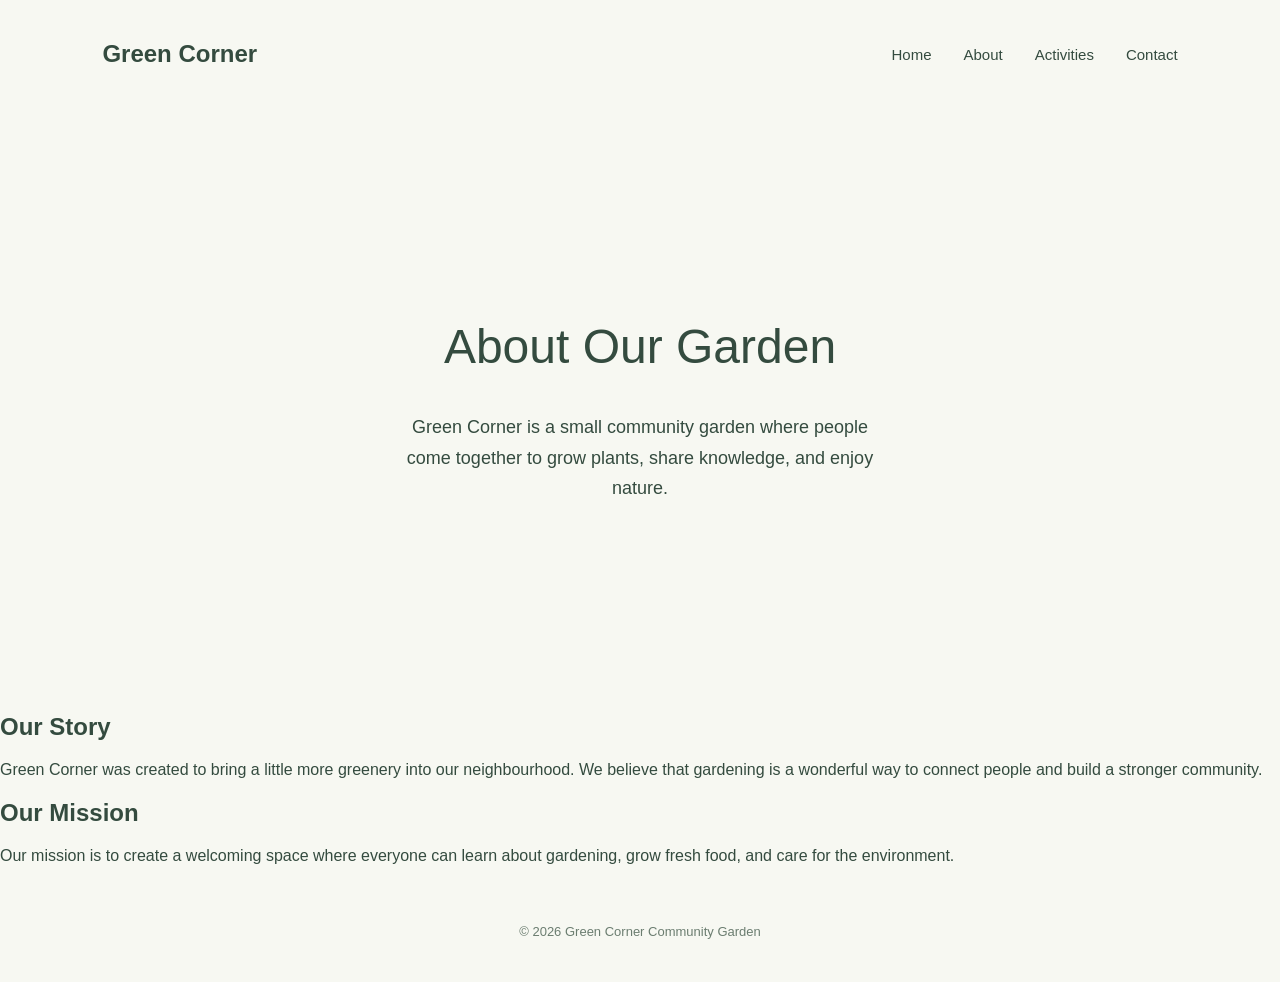
==== about.html @ fc40d701 "Create  about.html" ====
<!DOCTYPE html>
<html lang="en">

<head>
  <meta charset="UTF-8">
  <meta name="viewport" content="width=device-width, initial-scale=1.0">
  <title>About | Green Corner</title>
  <link rel="stylesheet" href="css/style.css">
</head>

<body>

  <header>
    <h1>Green Corner</h1>

    <nav aria-label="Main navigation">
      <a href="index.html">Home</a>
      <a href="about.html" aria-current="page">About</a>
      <a href="activities.html">Activities</a>
      <a href="contact.html">Contact</a>
    </nav>
  </header>

  <main>

    <section class="hero">
      <h2>About Our Garden</h2>

      <p>
        Green Corner is a small community garden
        where people come together to grow plants,
        share knowledge, and enjoy nature.
      </p>
    </section>

    <section class="about-content">

      <h2>Our Story</h2>

      <p>
        Green Corner was created to bring a little
        more greenery into our neighbourhood.
        We believe that gardening is a wonderful
        way to connect people and build a stronger
        community.
      </p>

      <h2>Our Mission</h2>

      <p>
        Our mission is to create a welcoming space
        where everyone can learn about gardening,
        grow fresh food, and care for the environment.
      </p>

    </section>

  </main>

  <footer>
    <p>&copy; 2026 Green Corner Community Garden</p>
  </footer>

  <script src="js/script.js"></script>

</body>
</html>
---- css/style.css ----
/* General styles */

* {
  box-sizing: border-box;
}

body {
  margin: 0;
  font-family: Arial, sans-serif;
  background-color: #F7F8F2;
  color: #344B3F;
}

/* Header */

header {
  display: flex;
  justify-content: space-between;
  align-items: center;
  padding: 24px 8%;
}

header h1 {
  font-size: 24px;
  font-weight: 600;
}

/* Navigation */

nav {
  display: flex;
  gap: 32px;
}

nav a {
  text-decoration: none;
  color: #344B3F;
  font-size: 15px;
}

nav a:hover {
  color: #7A9B76;
}

/* Hero section */

.hero {
  min-height: 65vh;
  display: flex;
  flex-direction: column;
  justify-content: center;
  align-items: center;
  text-align: center;
  padding: 60px 20px;
}

.hero h2 {
  font-size: 48px;
  font-weight: 400;
  max-width: 650px;
  margin-bottom: 20px;
}

.hero p {
  font-size: 18px;
  line-height: 1.7;
  max-width: 500px;
}

/* Hero button */

.hero a {
  display: inline-block;
  margin-top: 24px;
  padding: 14px 28px;
  background-color: #527A58;
  color: white;
  text-decoration: none;
  border-radius: 4px;
}

.hero a:hover {
  background-color: #3E6044;
}

/* Footer */

footer {
  text-align: center;
  padding: 30px;
  font-size: 13px;
  color: #6B7D70;
}

/* Mobile layout */

@media (max-width: 600px) {

  header {
    flex-direction: column;
    gap: 20px;
  }

  nav {
    flex-wrap: wrap;
    justify-content: center;
    gap: 16px;
  }

  .hero h2 {
    font-size: 34px;
  }

  .hero p {
    font-size: 16px;
  }

}
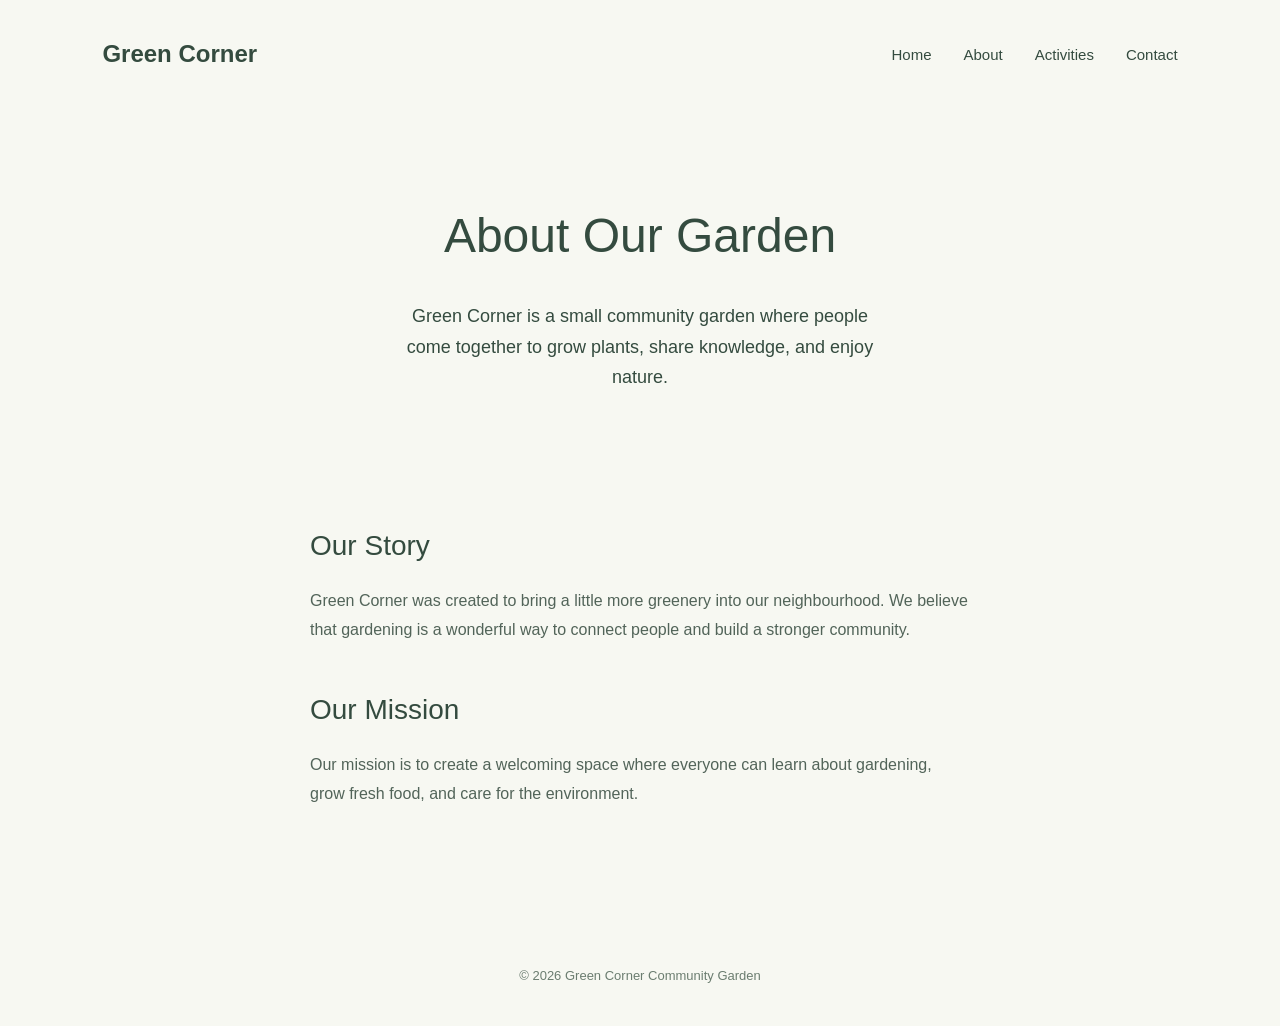
==== commit b7b04764: "Update about.html" ====
--- a/about.html
+++ b/about.html
@@ -23,7 +23,7 @@
 
   <main>
 
-    <section class="hero">
+    <section class="hero page-hero">
       <h2>About Our Garden</h2>
 
       <p>
--- a/css/style.css
+++ b/css/style.css
@@ -116,3 +116,34 @@
   }
 
 }
+
+
+/* About page */
+
+.about-content {
+  max-width: 700px;
+  margin: 0 auto;
+  padding: 40px 20px 100px;
+  line-height: 1.8;
+}
+
+.about-content h2 {
+  font-size: 28px;
+  font-weight: 500;
+  margin-top: 40px;
+  margin-bottom: 16px;
+}
+
+.about-content p {
+  font-size: 16px;
+  color: #526459;
+}
+
+
+/* Inner page hero */
+
+.page-hero {
+  min-height: 35vh;
+  padding: 60px 20px 30px;
+}
+
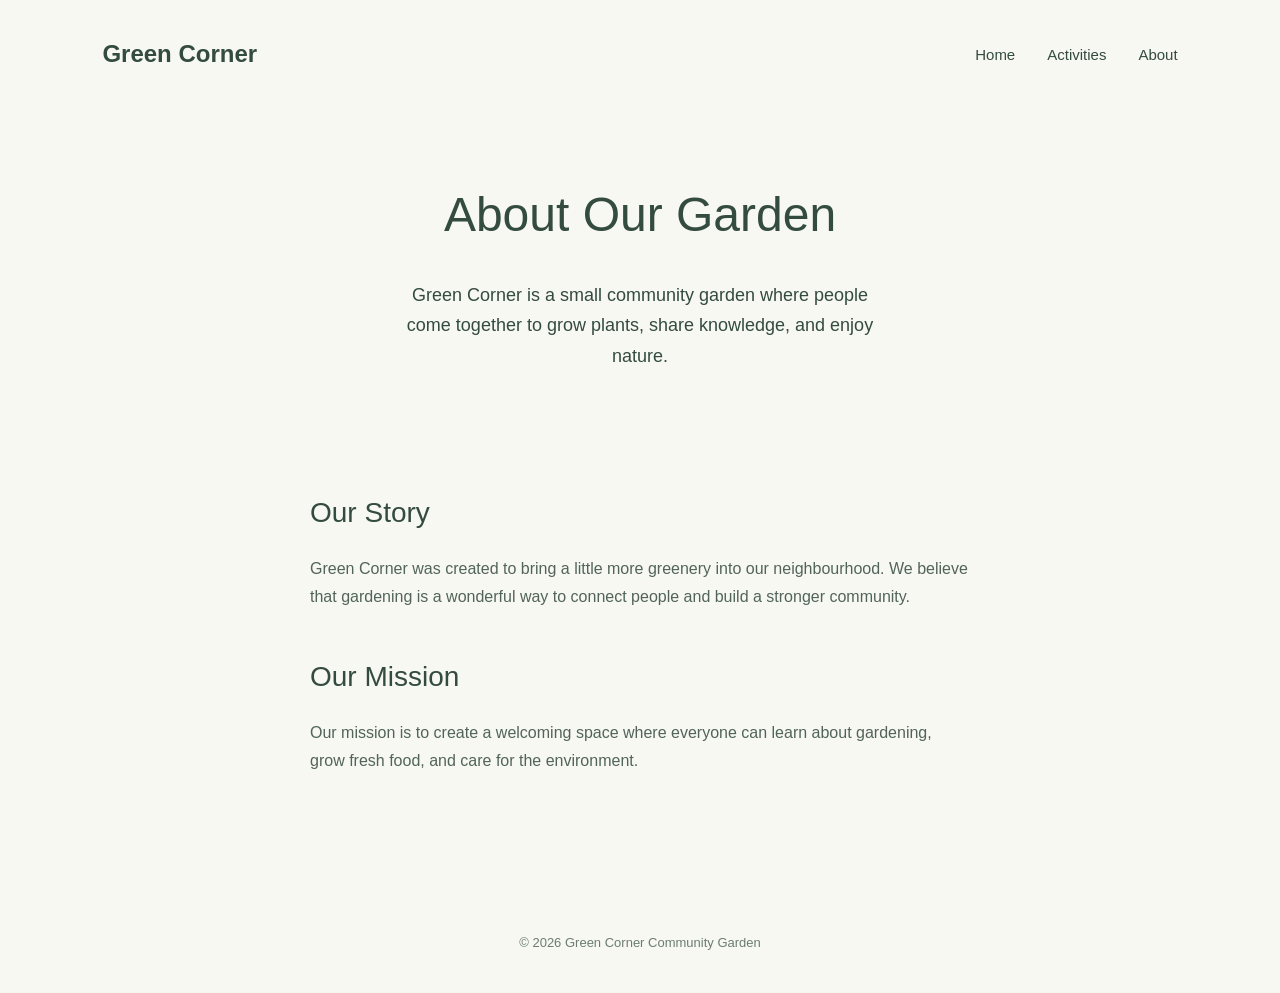
==== commit 0812aae5: "Update about.html" ====
--- a/about.html
+++ b/about.html
@@ -13,12 +13,13 @@
   <header>
     <h1>Green Corner</h1>
 
-    <nav aria-label="Main navigation">
-      <a href="index.html">Home</a>
-      <a href="about.html" aria-current="page">About</a>
-      <a href="activities.html">Activities</a>
-      <a href="contact.html">Contact</a>
-    </nav>
+    
+<nav aria-label="Main navigation">
+  <a href="index.html">Home</a>
+  <a href="activities.html">Activities</a>
+  <a href="about.html" aria-current="page">About</a>
+</nav>
+
   </header>
 
   <main>
--- a/css/style.css
+++ b/css/style.css
@@ -67,21 +67,6 @@
   max-width: 500px;
 }
 
-/* Hero button */
-
-.hero a {
-  display: inline-block;
-  margin-top: 24px;
-  padding: 14px 28px;
-  background-color: #527A58;
-  color: white;
-  text-decoration: none;
-  border-radius: 4px;
-}
-
-.hero a:hover {
-  background-color: #3E6044;
-}
 
 /* Footer */
 
@@ -95,6 +80,7 @@
 /* Mobile layout */
 
 @media (max-width: 600px) {
+  
 
   header {
     flex-direction: column;
@@ -142,8 +128,379 @@
 
 /* Inner page hero */
 
-.page-hero {
-  min-height: 35vh;
-  padding: 60px 20px 30px;
-}
-
+.hero.page-hero {
+  min-height: 0;
+  height: 300px;
+  padding: 40px 20px 20px;
+}
+
+
+/* Activities page */
+
+
+/* Activities page */
+
+.activities-content {
+  width: 85%;
+  max-width: 1100px;
+  margin: 0 auto;
+  padding: 60px 0 110px;
+}
+
+.activities-content h2 {
+  font-size: 36px;
+  font-weight: 400;
+  margin: 0 0 40px;
+}
+
+.activities-list {
+  display: flex;
+  flex-direction: column;
+  gap: 16px;
+}
+
+.activity-item {
+  border: 1px solid #A9BBA5;
+  border-radius: 8px;
+  overflow: hidden;
+  background-color: transparent;
+}
+
+.activity-item[open] {
+  background-color: #E8EEE5;
+}
+
+.activity-item summary {
+  display: flex;
+  justify-content: space-between;
+  align-items: center;
+  gap: 20px;
+  padding: 28px 30px;
+  cursor: pointer;
+  list-style: none;
+}
+
+.activity-item summary::-webkit-details-marker {
+  display: none;
+}
+
+.activity-item:not([open]):hover {
+  background-color: #F0F3EB;
+}
+
+.activity-title {
+  font-size: 20px;
+}
+
+.activity-icon::before {
+  content: "+";
+  font-size: 24px;
+  font-weight: 300;
+}
+
+.activity-item[open] .activity-icon::before {
+  content: "−";
+}
+
+.activity-description {
+  padding: 0 30px 30px;
+}
+
+.activity-description p {
+  max-width: 650px;
+  margin: 0;
+  font-size: 16px;
+  line-height: 1.8;
+  color: #526459;
+}
+
+/* Activities mobile */
+
+@media (max-width: 600px) {
+  .activities-content {
+    padding: 40px 0 80px;
+  }
+
+  .activities-content h2 {
+    font-size: 30px;
+  }
+
+  .activity-item summary {
+    padding: 22px;
+  }
+
+  .activity-title {
+    font-size: 18px;
+  }
+
+  .activity-description {
+    padding: 0 22px 24px;
+  }
+}
+
+
+/* Contact page */
+
+.contact-content {
+  max-width: 900px;
+  margin: 0 auto;
+  padding: 40px 20px 100px;
+
+  display: grid;
+  grid-template-columns: repeat(2, 1fr);
+  gap: 30px;
+}
+
+.contact-card {
+  background-color: #E8EEE5;
+  padding: 35px;
+  border-radius: 6px;
+}
+
+.contact-card h3 {
+  font-size: 24px;
+  font-weight: 500;
+  margin-top: 0;
+  margin-bottom: 30px;
+}
+
+.contact-card h4 {
+  font-size: 16px;
+  margin-bottom: 10px;
+}
+
+.contact-card p {
+  font-size: 16px;
+  line-height: 1.7;
+  color: #526459;
+  margin-top: 0;
+  margin-bottom: 25px;
+}
+
+.contact-card a {
+  color: #527A58;
+}
+
+/* Contact mobile layout */
+
+@media (max-width: 600px) {
+  .contact-content {
+    grid-template-columns: 1fr;
+  }
+}
+
+
+
+/* Homepage Hero */
+
+.home-hero {
+  position: relative;
+  height: 600px;
+  overflow: hidden;
+
+  display: flex;
+  justify-content: center;
+  align-items: center;
+}
+
+/* Repeating vegetable illustration */
+
+.home-hero-illustration {
+  position: absolute;
+  inset: 0;
+
+  background-image: url("../photos/vegetables.png");
+  background-repeat: repeat-x;
+  background-size: auto 625px;
+  background-position: center center;
+
+  
+  pointer-events: none;
+}
+
+/* Hero title */
+
+.home-hero-title {
+  position: relative;
+  z-index: 1;
+
+  margin: 0;
+  padding: 0 20px;
+
+  transform: translateY(5px);
+
+  color: #344B3F;
+  background-color: transparent;
+
+  font-family: "Shadows Into Light", cursive;
+  font-size: clamp(42px, 5vw, 76px);
+  font-weight: 400;
+  line-height: 1.1;
+  text-align: center;
+  white-space: nowrap;
+}
+
+.home-hero-title span {
+  display: inline;
+}
+
+/* Mobile */
+
+/* Mobile Hero */
+
+@media (max-width: 600px) {
+
+  .home-hero {
+    height: 420px;
+  }
+
+  .home-hero-illustration {
+    background-size: auto 420px;
+    background-position: center center;
+  }
+
+  .home-hero-title {
+    font-size: clamp(36px, 10vw, 44px);
+    line-height: 1.05;
+    transform: none;
+    white-space: nowrap;
+  }
+
+  .home-hero-title span {
+    display: inline;
+  }
+
+}
+
+
+/* News section */
+
+
+.news-section {
+  width: 85%;
+  max-width: 1100px;
+  margin: 0 auto;
+  padding: 80px 0 110px;
+}
+
+.news-section h2 {
+  font-size: 36px;
+  font-weight: 400;
+  margin: 0 0 40px;
+}
+
+.news-list {
+  display: flex;
+  flex-direction: column;
+  gap: 16px;
+}
+
+/* News cards */
+
+.news-card {
+  border: 1px solid #A9BBA5;
+  border-radius: 8px;
+  background-color: transparent;
+  overflow: hidden;
+  transition: background-color 0.3s ease;
+}
+
+.news-card[open] {
+  background-color: #E8EEE5;
+}
+
+.news-card summary {
+  display: grid;
+  grid-template-columns: 140px 1fr 24px;
+  align-items: center;
+  gap: 20px;
+
+  padding: 28px 30px;
+  cursor: pointer;
+  list-style: none;
+}
+
+.news-card summary::-webkit-details-marker {
+  display: none;
+}
+
+.news-card:not([open]):hover {
+  background-color: #F0F3EB;
+}
+
+/* Date and title */
+
+.news-date {
+  font-size: 12px;
+  letter-spacing: 1px;
+  color: #6B7D70;
+}
+
+.news-title {
+  font-size: 20px;
+  color: #344B3F;
+}
+
+/* Plus / minus icon */
+
+.news-icon::before {
+  content: "+";
+  font-size: 24px;
+  font-weight: 300;
+}
+
+.news-card[open] .news-icon::before {
+  content: "−";
+}
+
+/* Expanded content */
+
+.news-content {
+  padding: 0 30px 30px 190px;
+  overflow: hidden;
+}
+
+.news-content p {
+  max-width: 650px;
+  margin: 0;
+  font-size: 16px;
+  line-height: 1.8;
+  color: #526459;
+}
+
+/* Mobile */
+
+@media (max-width: 600px) {
+
+  .news-section {
+    padding: 60px 20px 80px;
+  }
+
+  .news-section h2 {
+    font-size: 30px;
+  }
+
+  .news-card summary {
+    grid-template-columns: 1fr 24px;
+    gap: 10px;
+    padding: 22px;
+  }
+
+  .news-date {
+    grid-column: 1;
+  }
+
+  .news-title {
+    grid-column: 1;
+    font-size: 18px;
+  }
+
+  .news-icon {
+    grid-column: 2;
+    grid-row: 1 / 3;
+  }
+
+  .news-content {
+    padding: 0 22px 24px;
+  }
+}
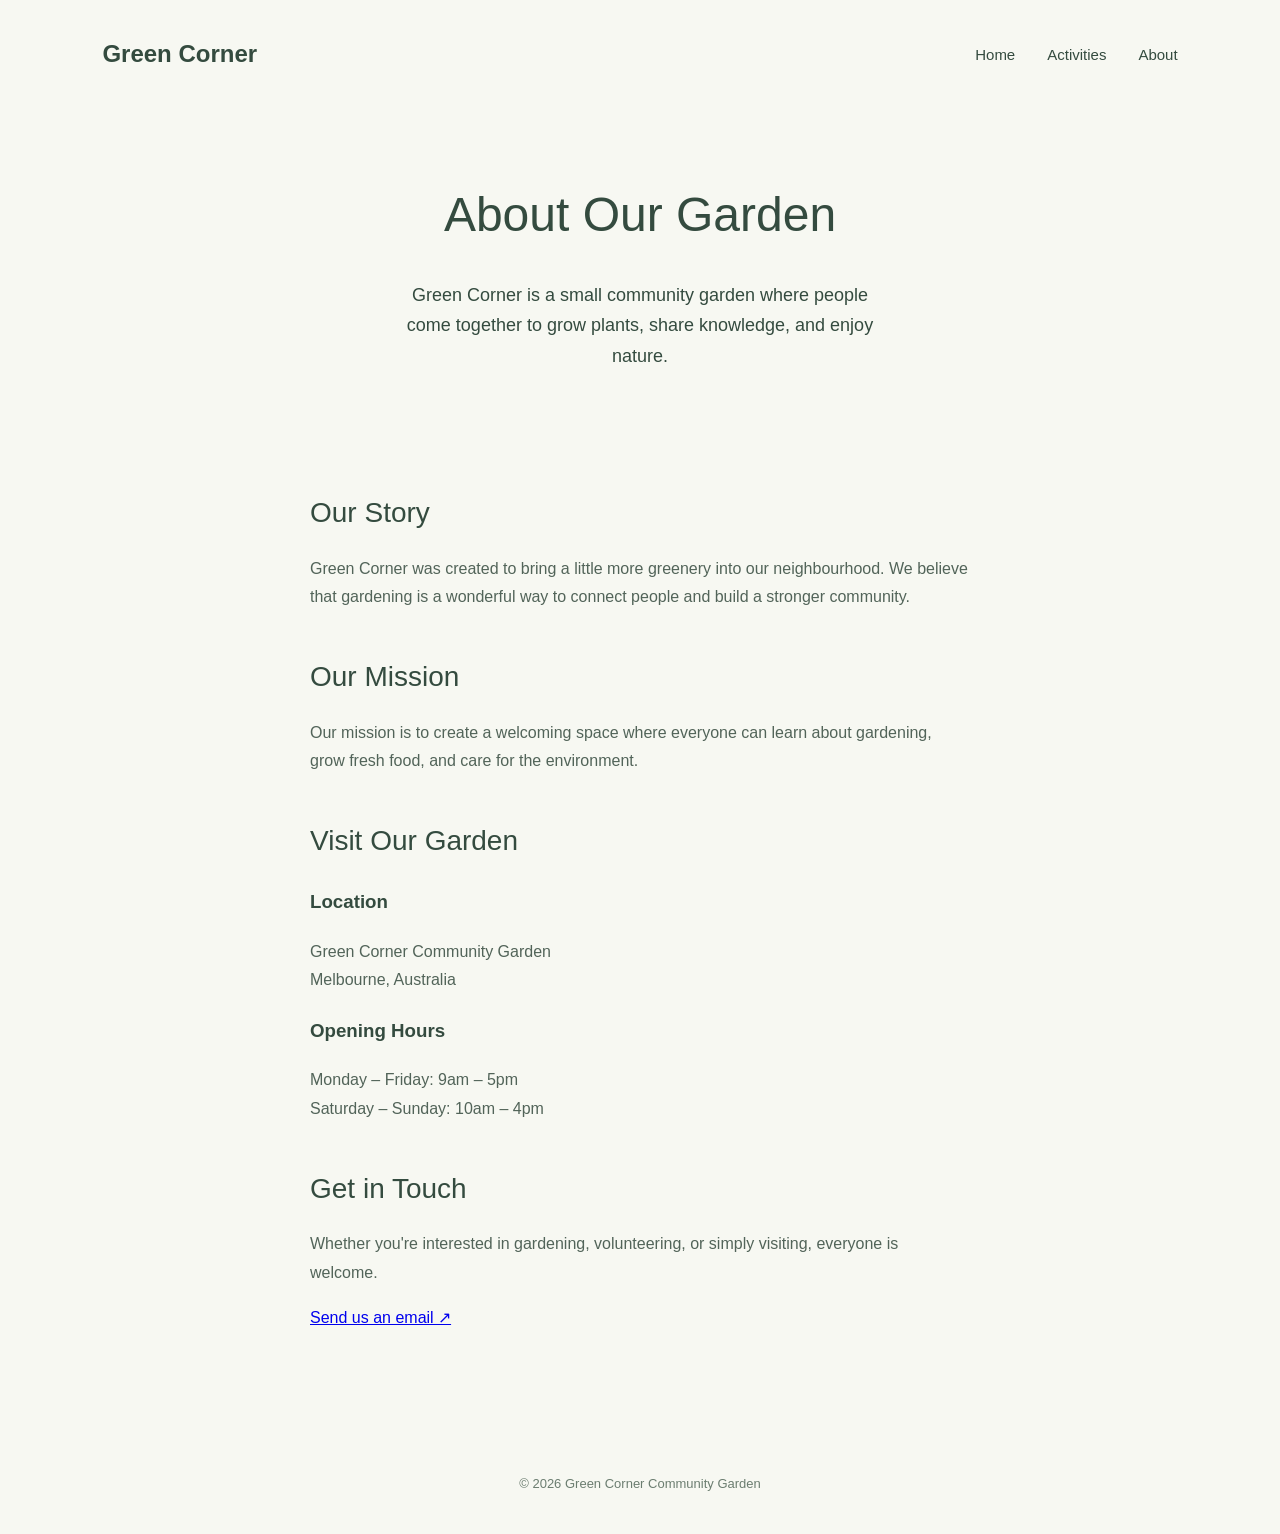
==== commit 59fab976: "Update about.html" ====
--- a/about.html
+++ b/about.html
@@ -34,27 +34,66 @@
       </p>
     </section>
 
-    <section class="about-content">
+   
+<section class="about-content">
 
-      <h2>Our Story</h2>
+  <div class="about-section">
+    <h2>Our Story</h2>
+    <p>
+      Green Corner was created to bring a little
+      more greenery into our neighbourhood.
+      We believe that gardening is a wonderful
+      way to connect people and build a stronger
+      community.
+    </p>
+  </div>
+
+  <div class="about-section">
+    <h2>Our Mission</h2>
+    <p>
+      Our mission is to create a welcoming space
+      where everyone can learn about gardening,
+      grow fresh food, and care for the environment.
+    </p>
+  </div>
+
+  <div class="about-info">
+
+    <div class="about-info-item">
+      <h2>Visit Our Garden</h2>
+
+      <h3>Location</h3>
+      <p>
+        Green Corner Community Garden<br>
+        Melbourne, Australia
+      </p>
+
+      <h3>Opening Hours</h3>
+      <p>
+        Monday – Friday: 9am – 5pm<br>
+        Saturday – Sunday: 10am – 4pm
+      </p>
+    </div>
+
+    <div class="about-info-item">
+      <h2>Get in Touch</h2>
 
       <p>
-        Green Corner was created to bring a little
-        more greenery into our neighbourhood.
-        We believe that gardening is a wonderful
-        way to connect people and build a stronger
-        community.
+        Whether you're interested in gardening,
+        volunteering, or simply visiting,
+        everyone is welcome.
       </p>
 
-      <h2>Our Mission</h2>
+      <a class="contact-link"
+         href="mailto:hello@example.com">
+        Send us an email ↗
+      </a>
+    </div>
 
-      <p>
-        Our mission is to create a welcoming space
-        where everyone can learn about gardening,
-        grow fresh food, and care for the environment.
-      </p>
+  </div>
 
-    </section>
+</section>
+
 
   </main>
 
